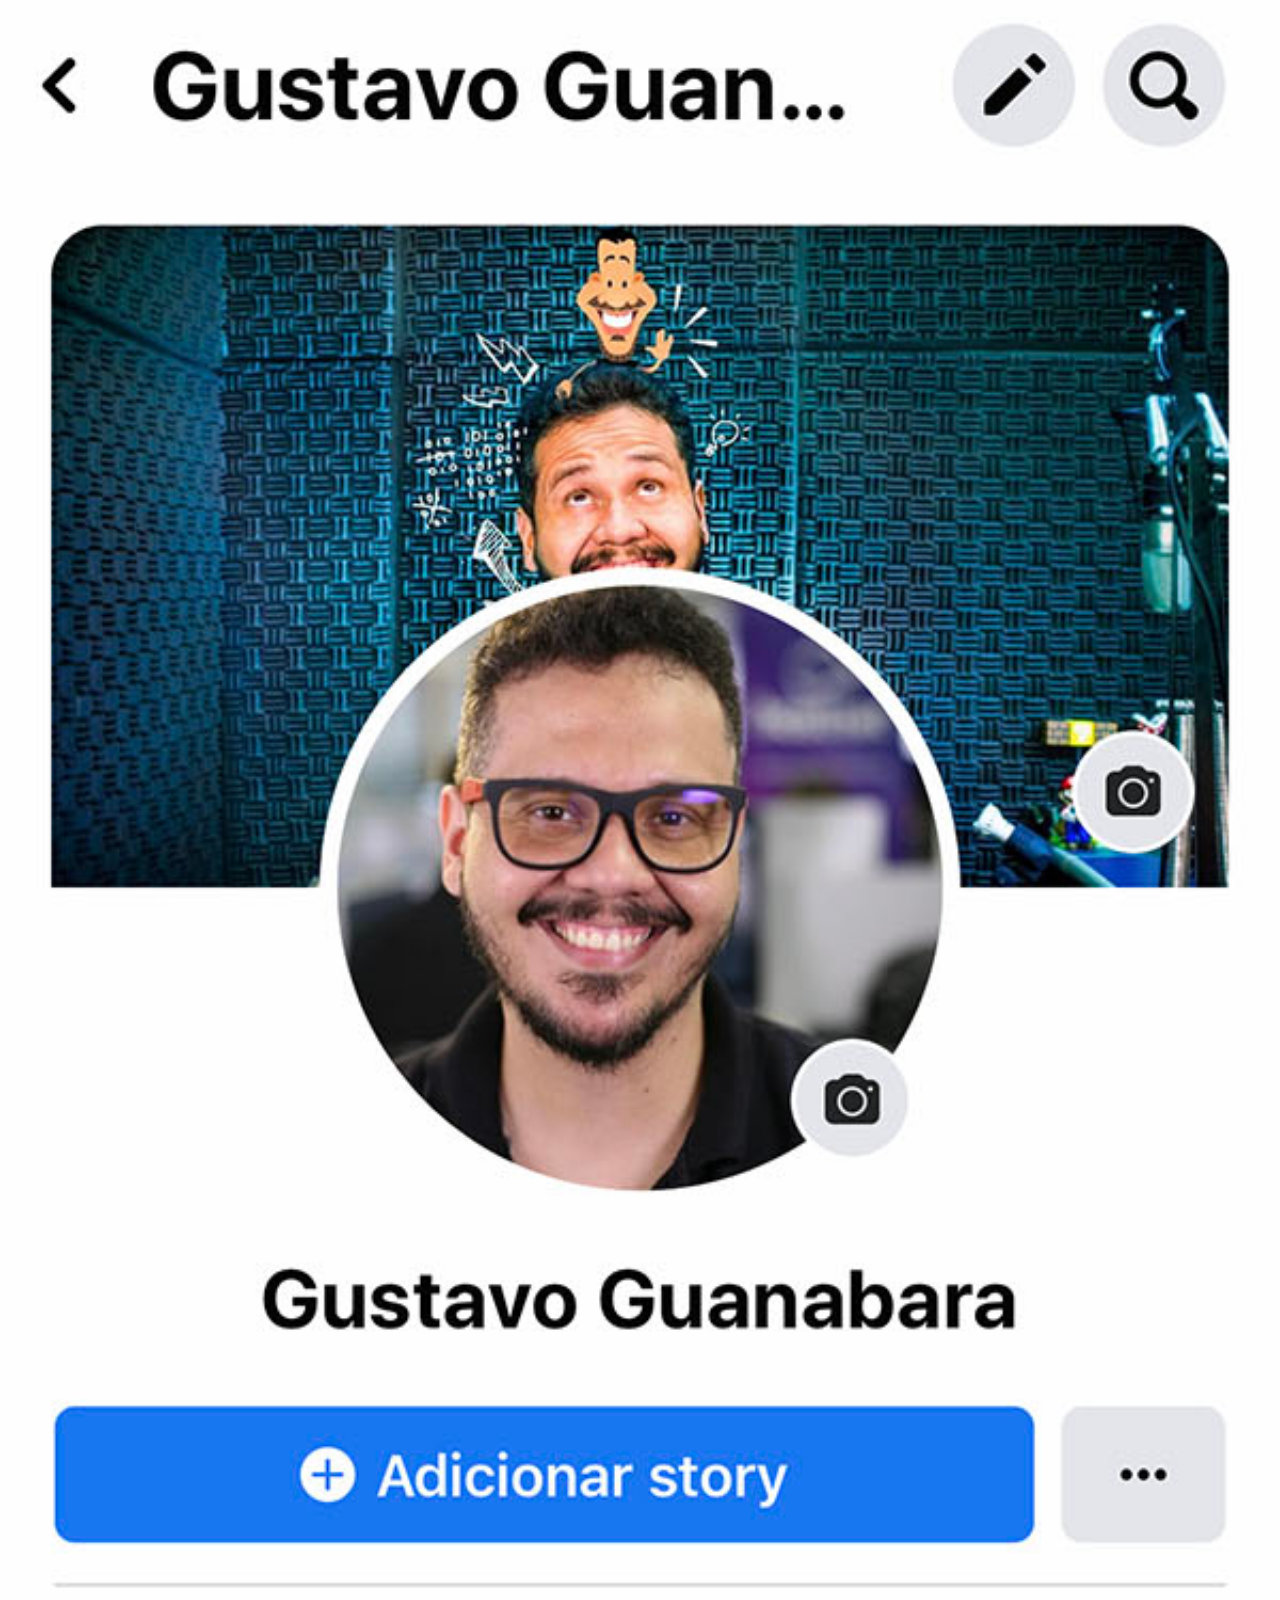
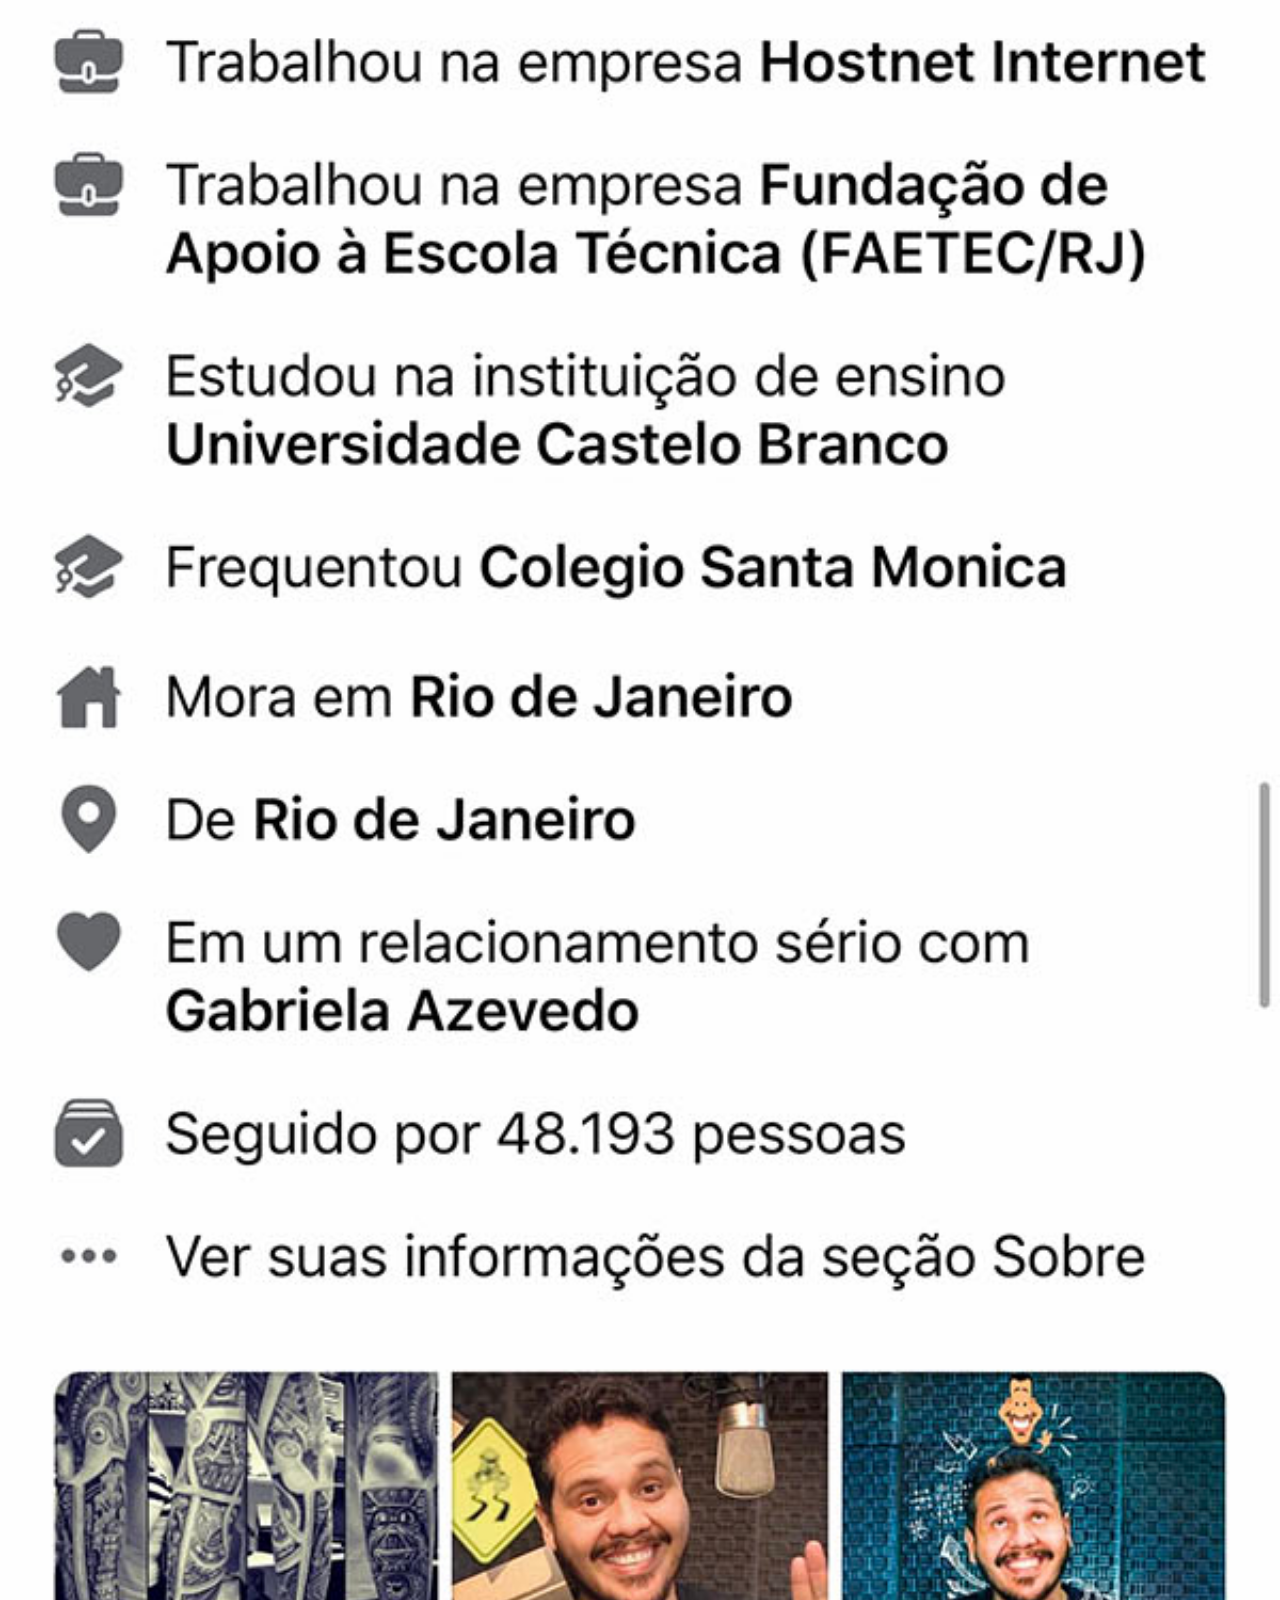
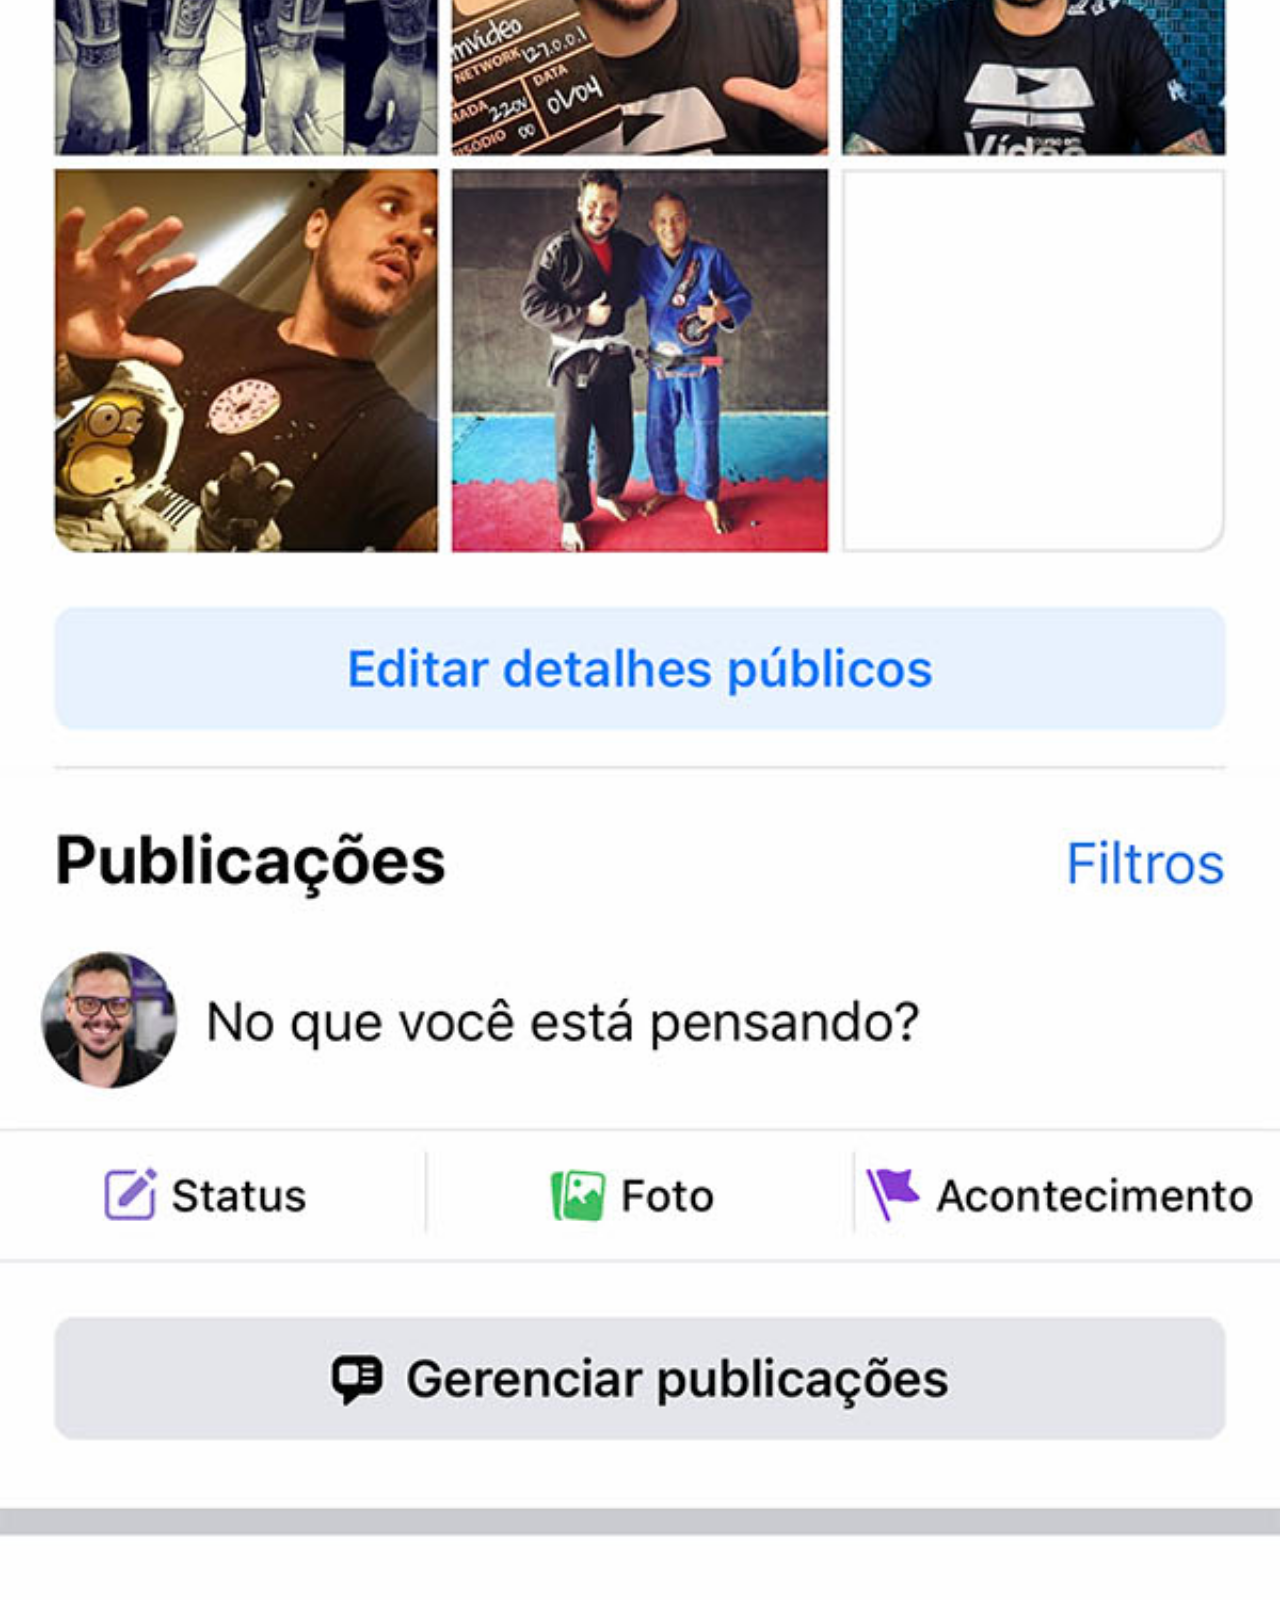
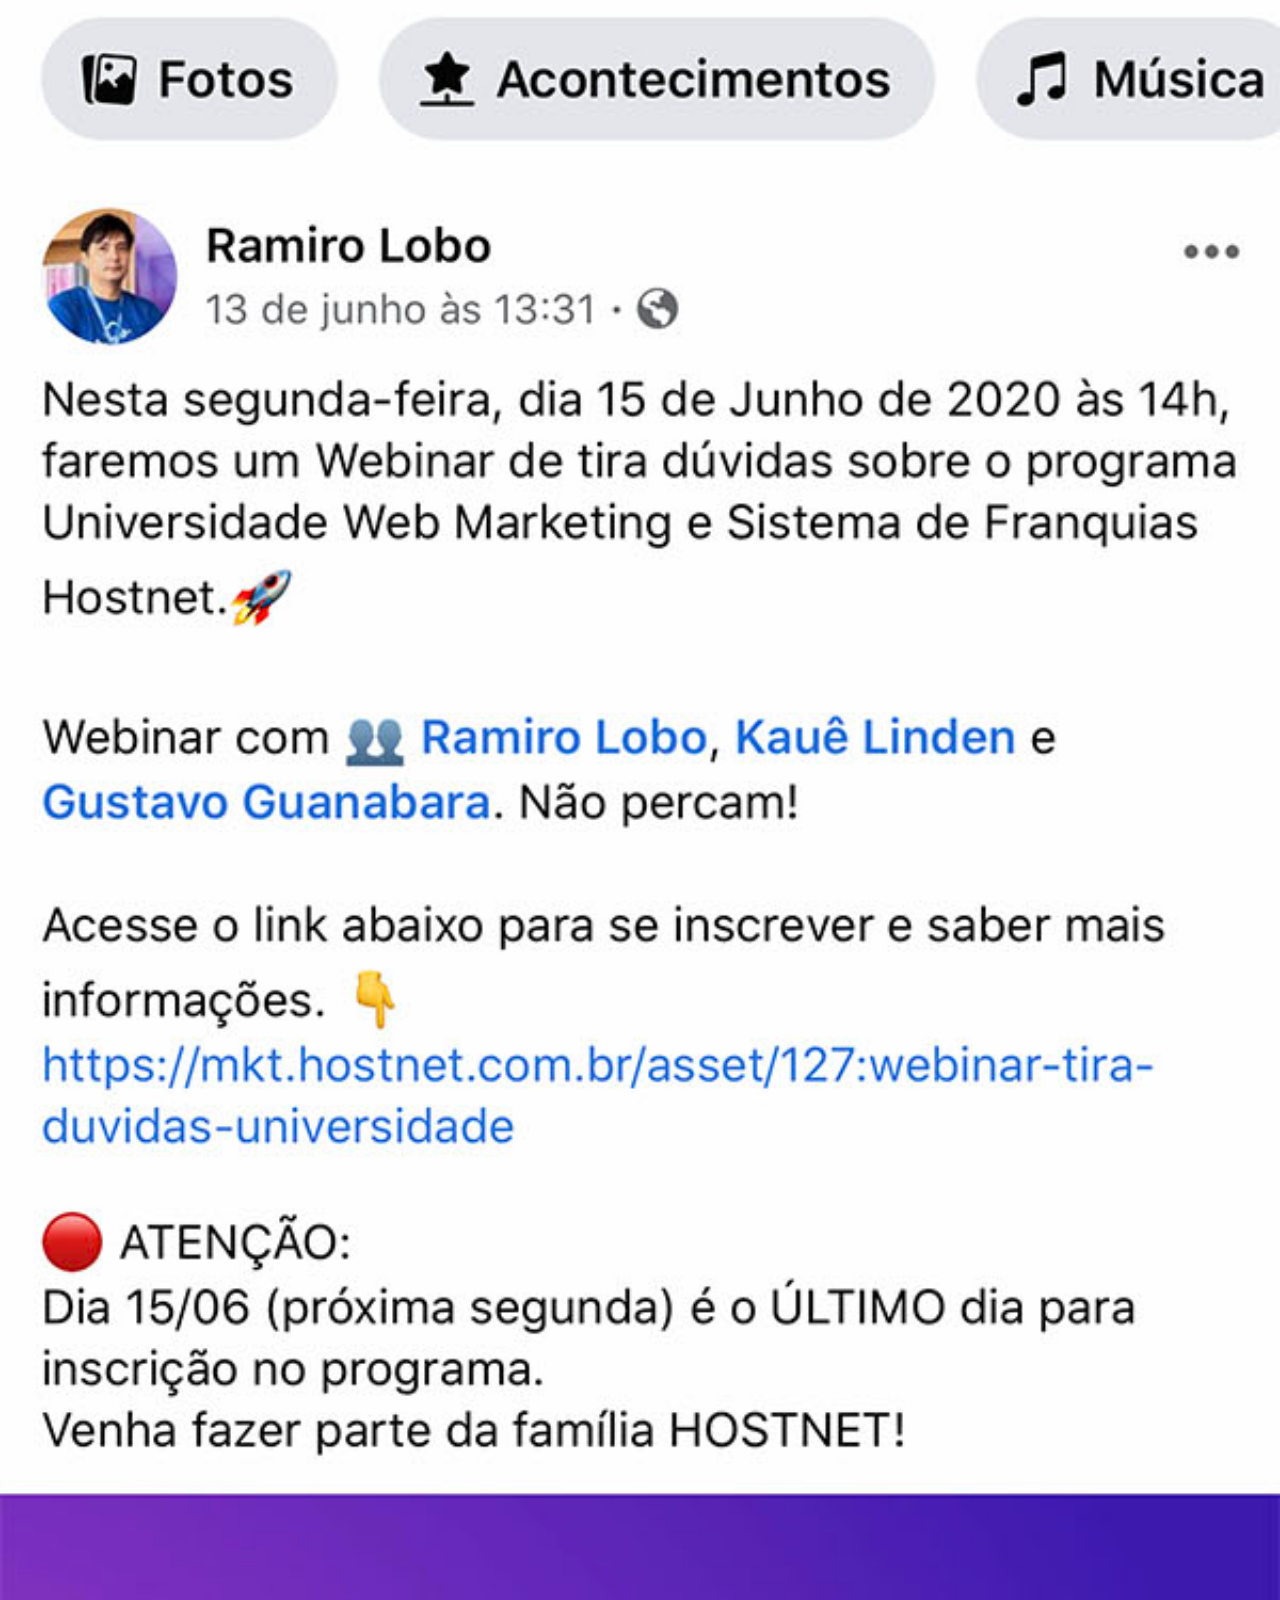
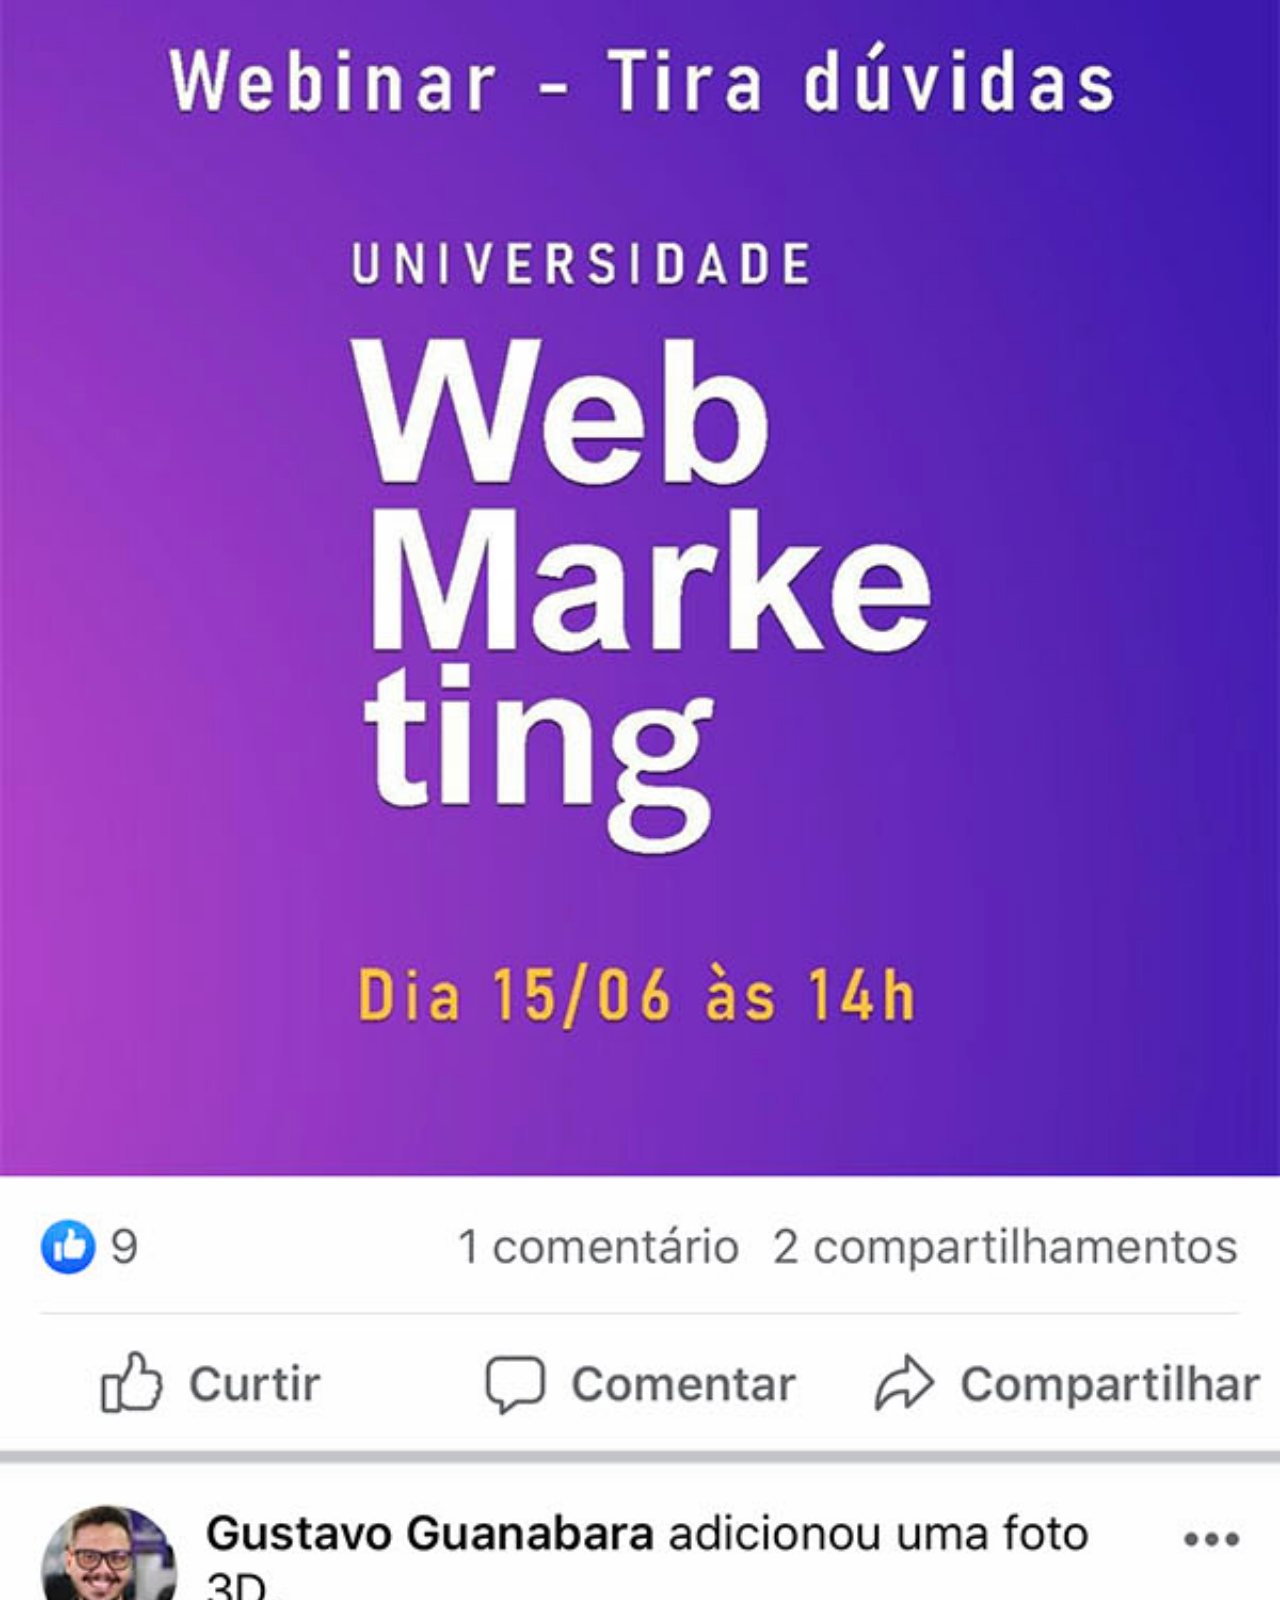
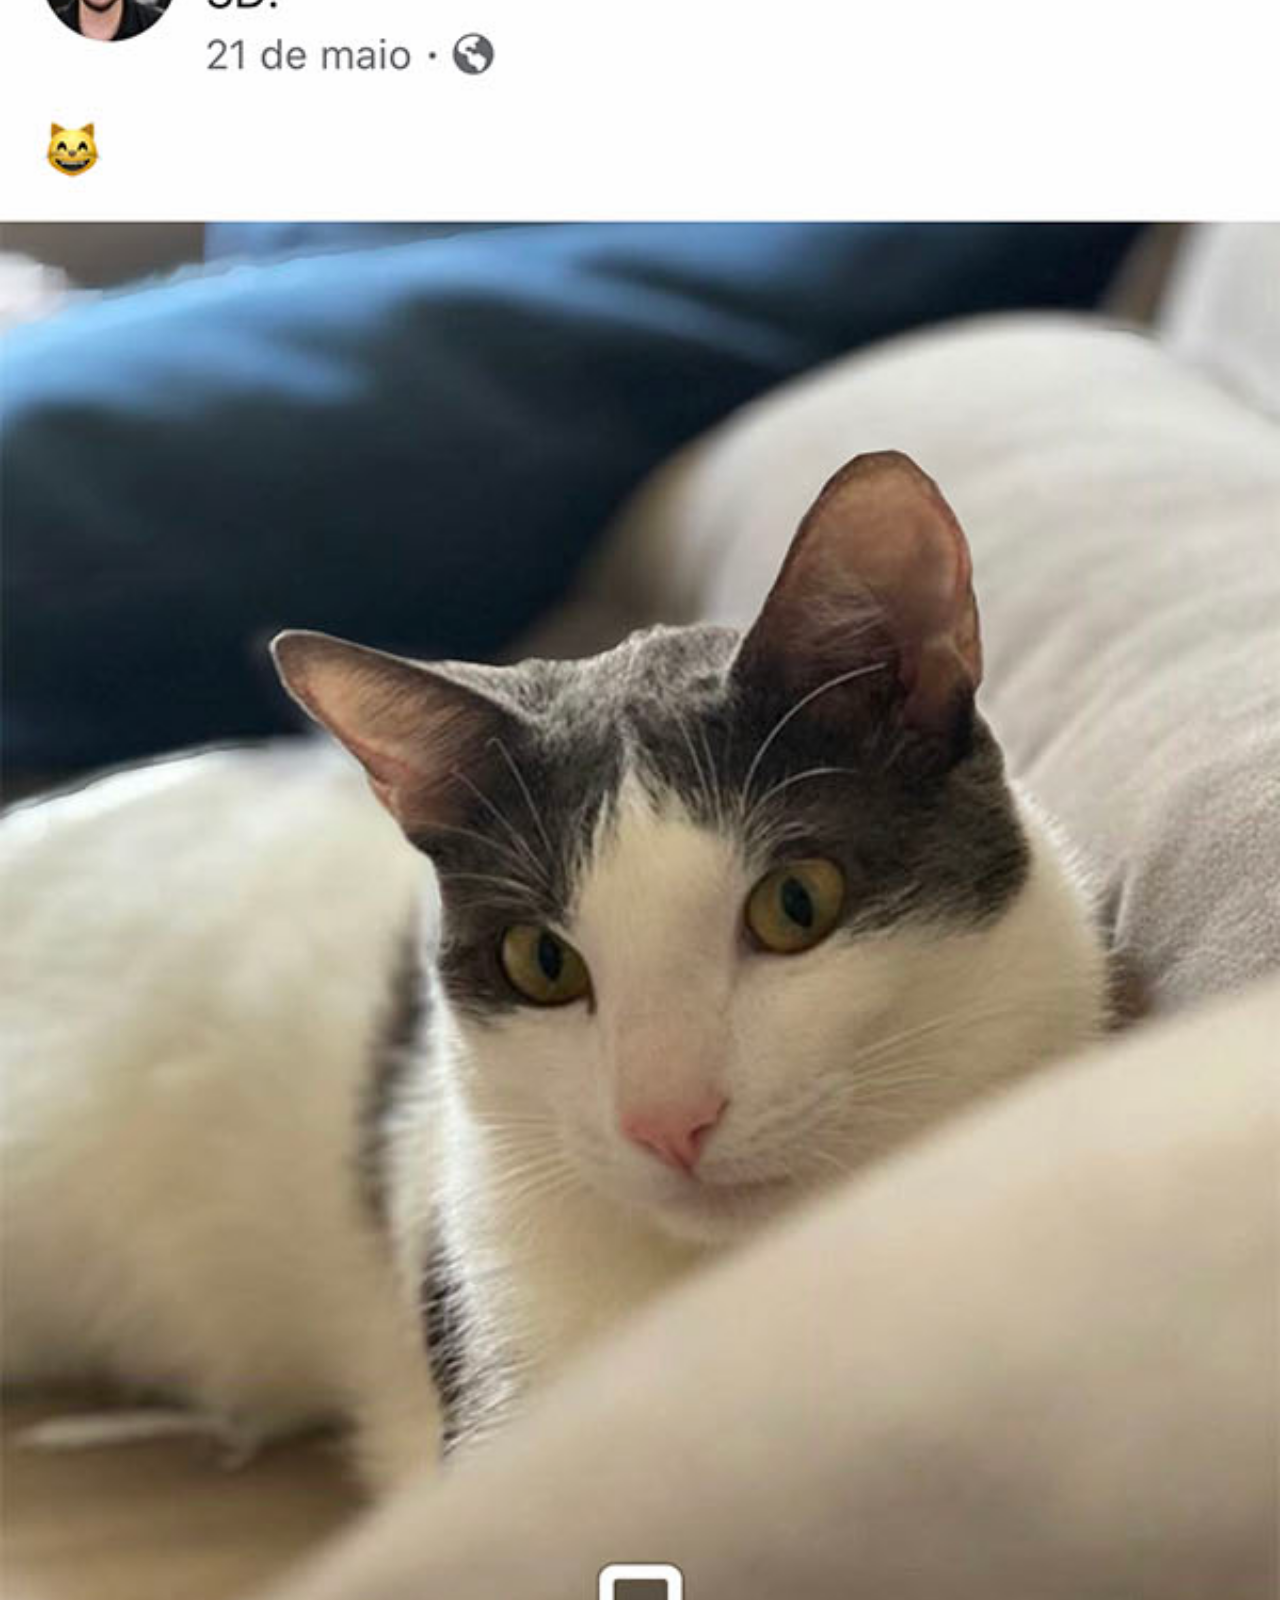
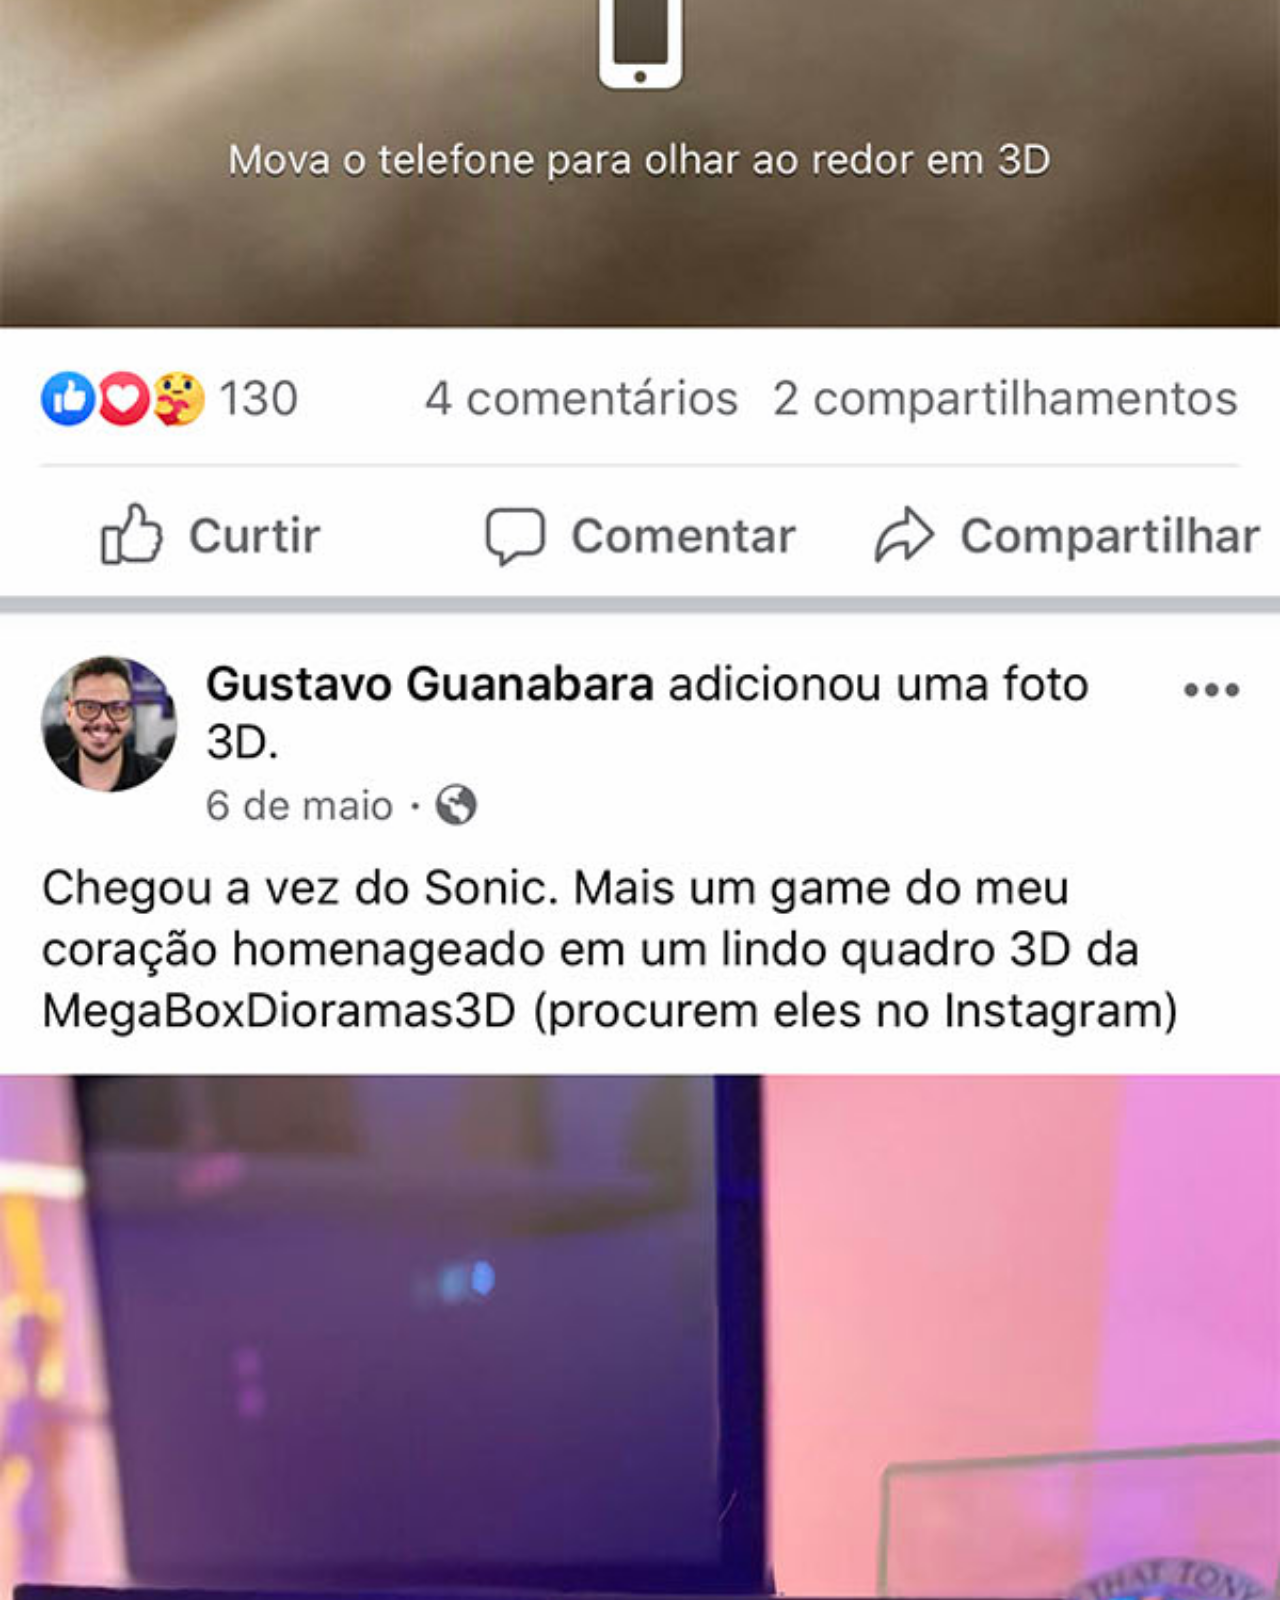
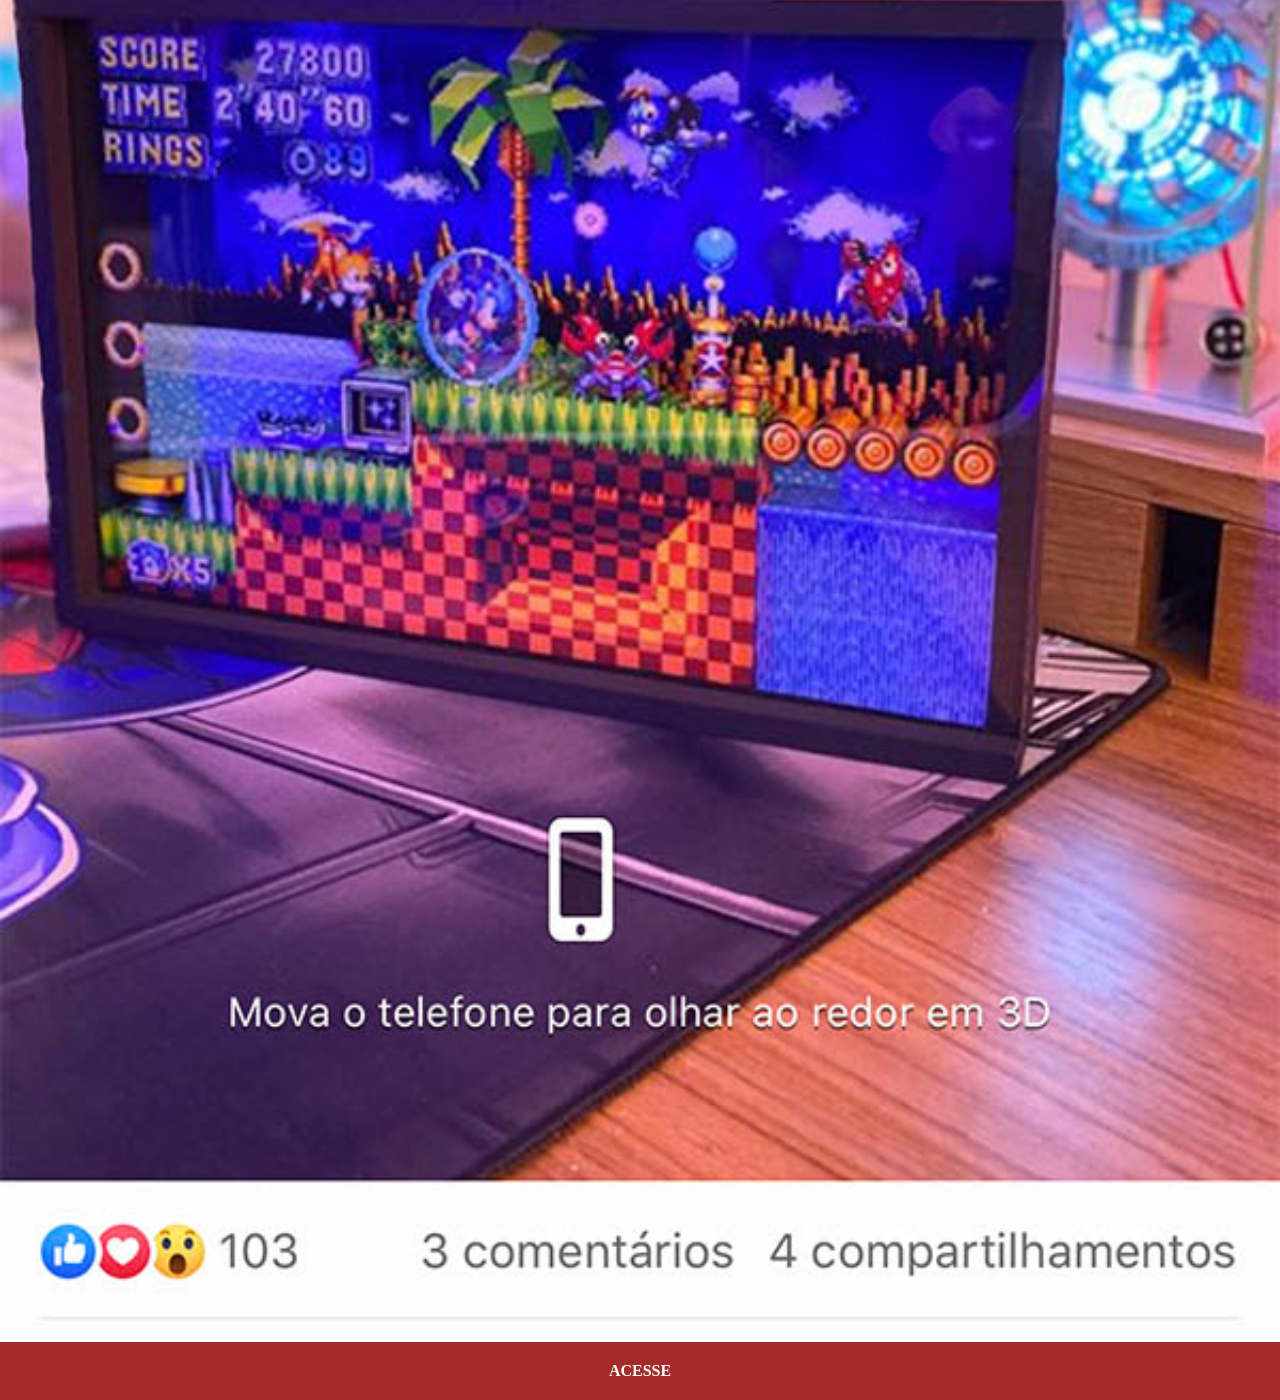
==== paginas/face.html @ b820ffb8 "Terminei o projeto" ====
<!DOCTYPE html>
<html lang="pt-br">
<head>
    <meta charset="UTF-8">
    <meta name="viewport" content="width=device-width, initial-scale=1.0">
    <title>Document</title>
    <link rel="stylesheet" href="../css/paginas.css">
</head>
<body>
    <img src="../imagens/tela-facebook.jpg" alt="Facebook">
    <a href="#">ACESSE</a>
</body>
</html>
---- css/paginas.css ----
* {
    margin: 0px;
    padding: 0px;
}

::-webkit-scrollbar {
    width: 0px;
    height: 0px;
}

img {
    width: 100vw;
}

a {
    display: block;
    padding: 20px;
    background-color: brown;
    text-align: center;
    font-weight: bolder;
    text-decoration: none;
    color: white;

}

a:hover {
    background-color: red;
}
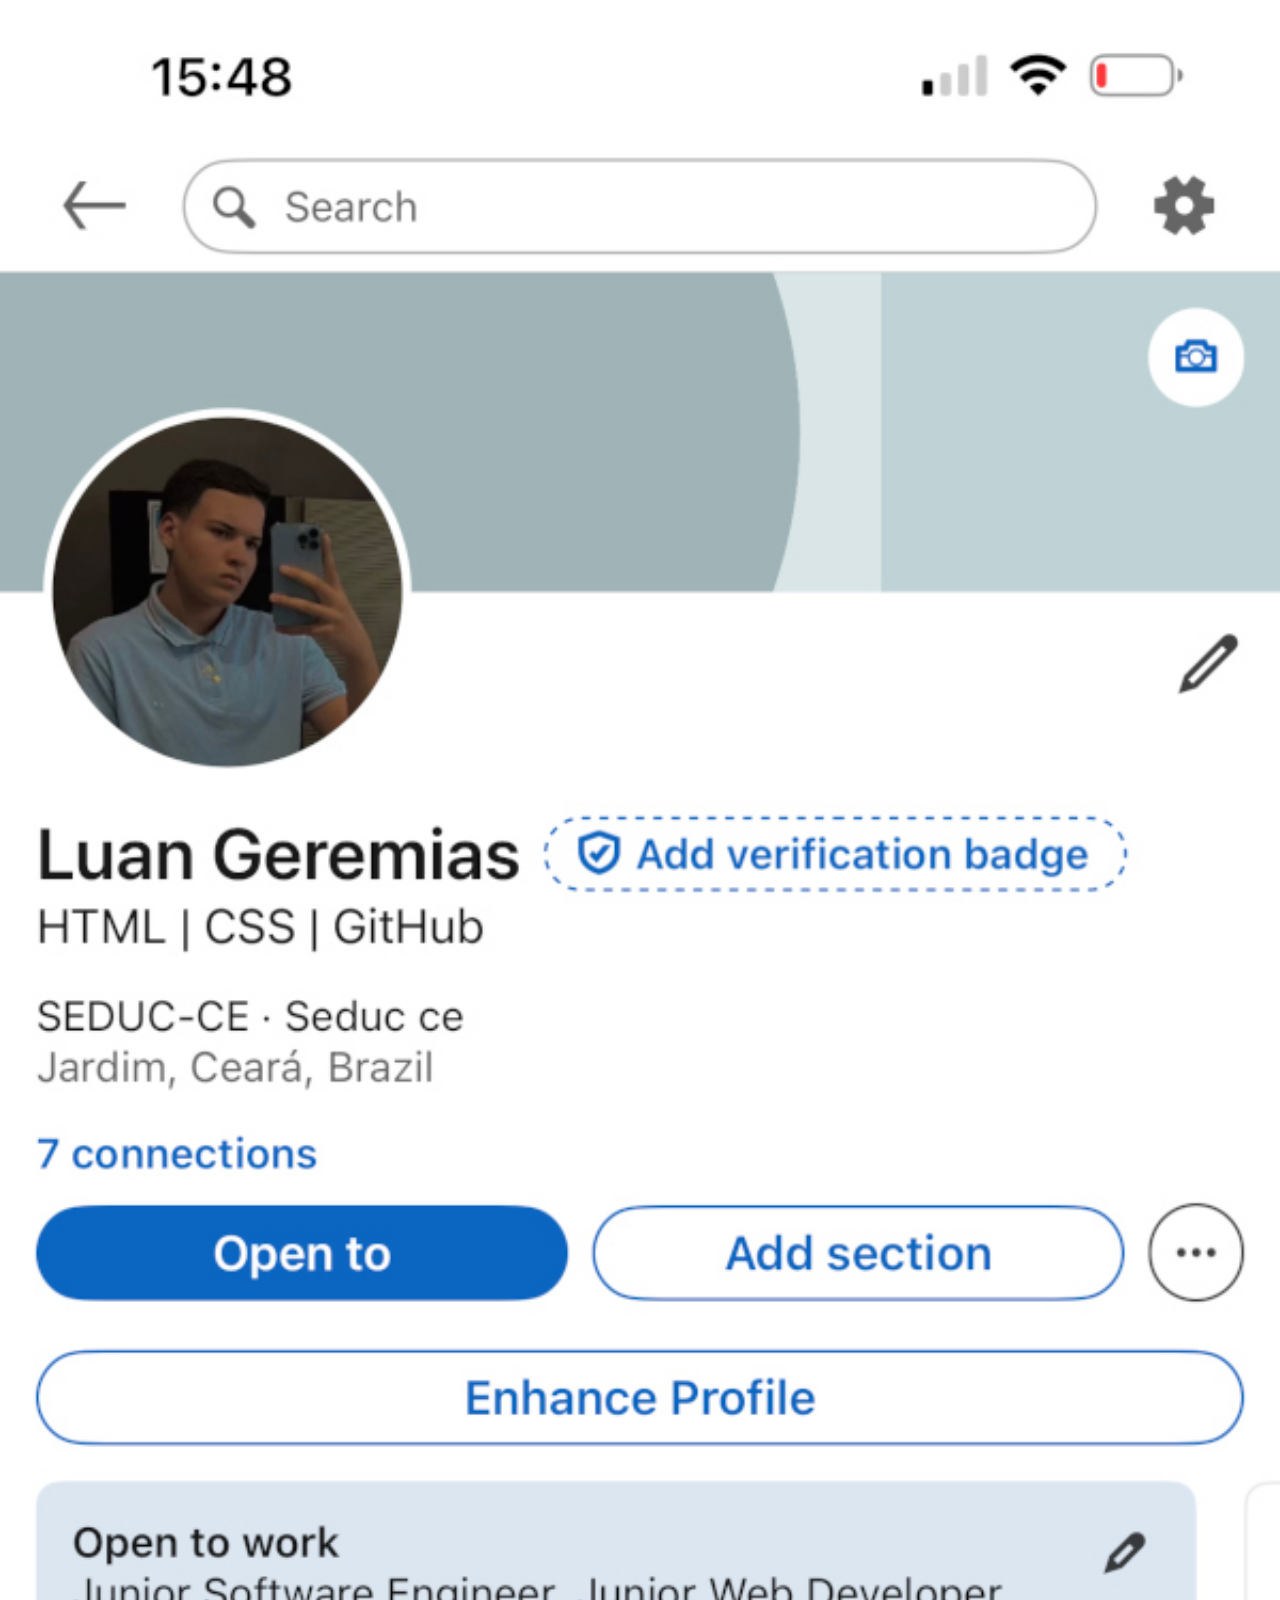
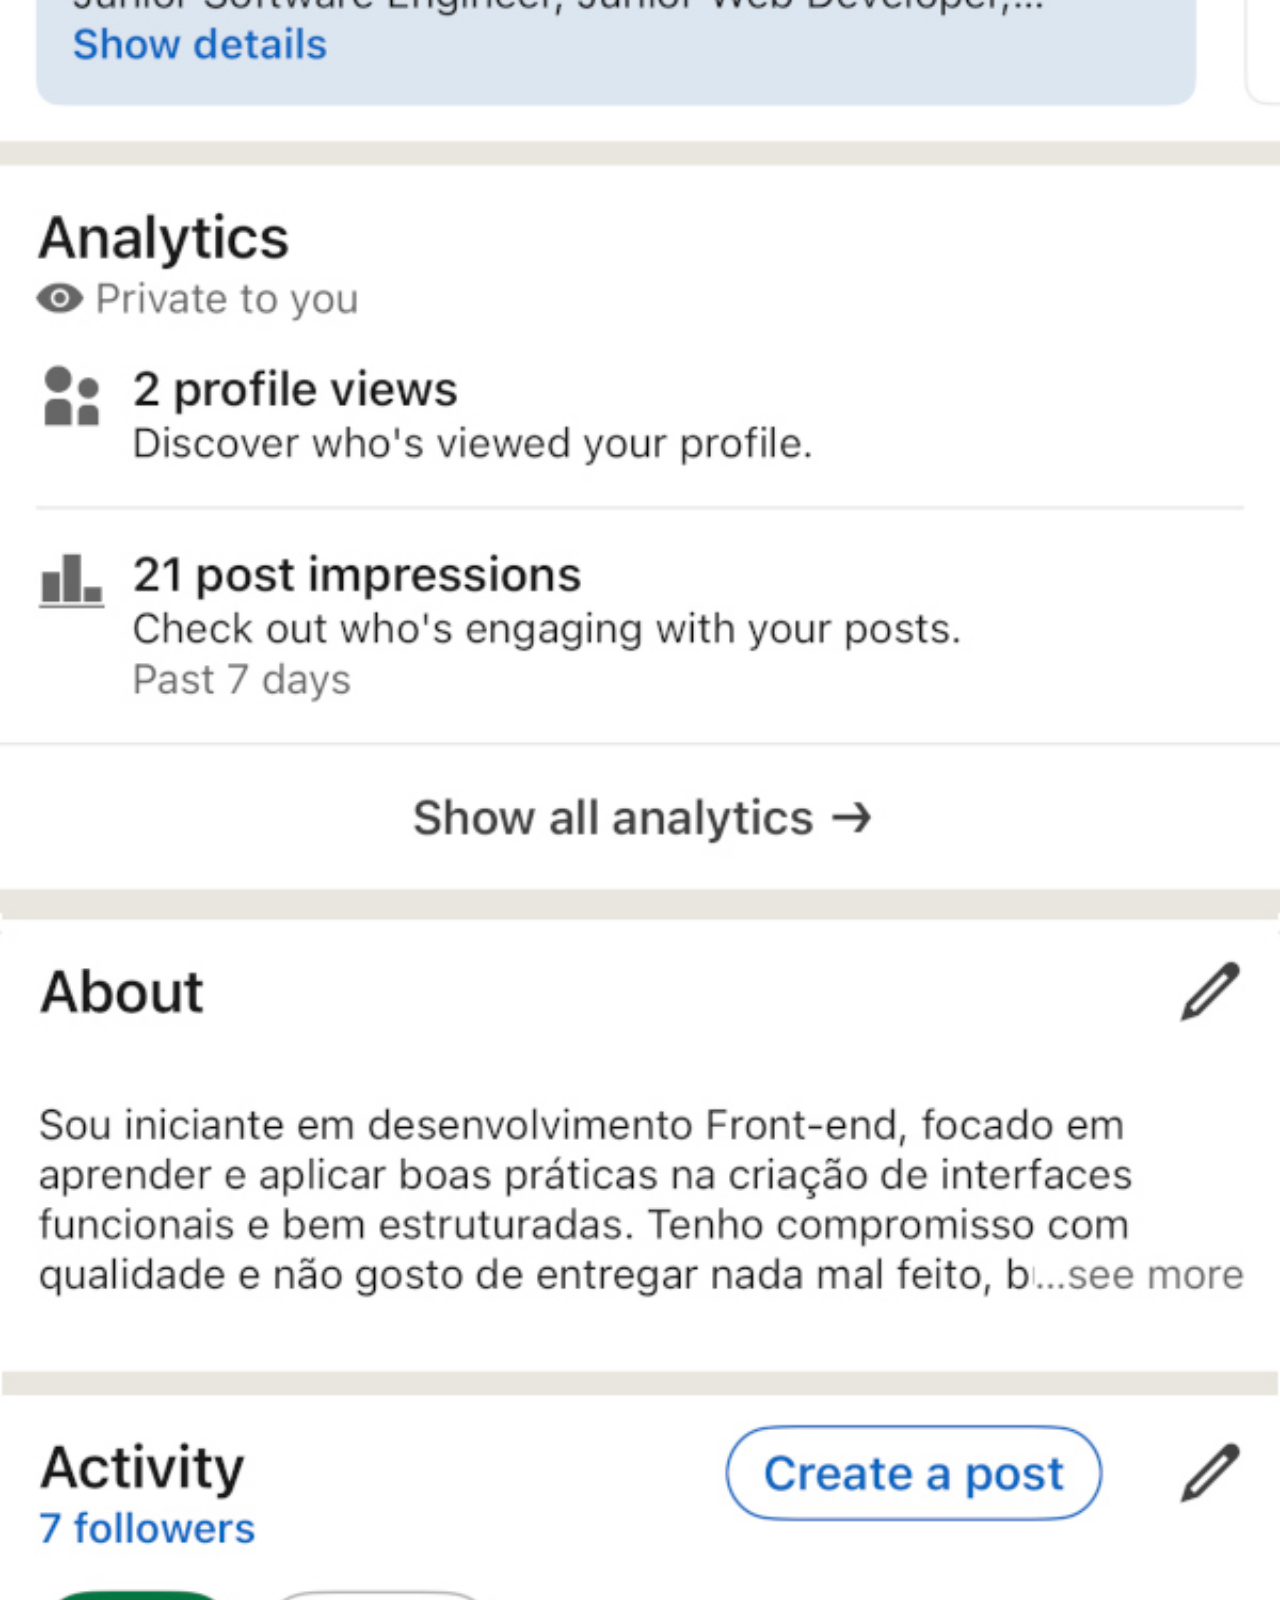
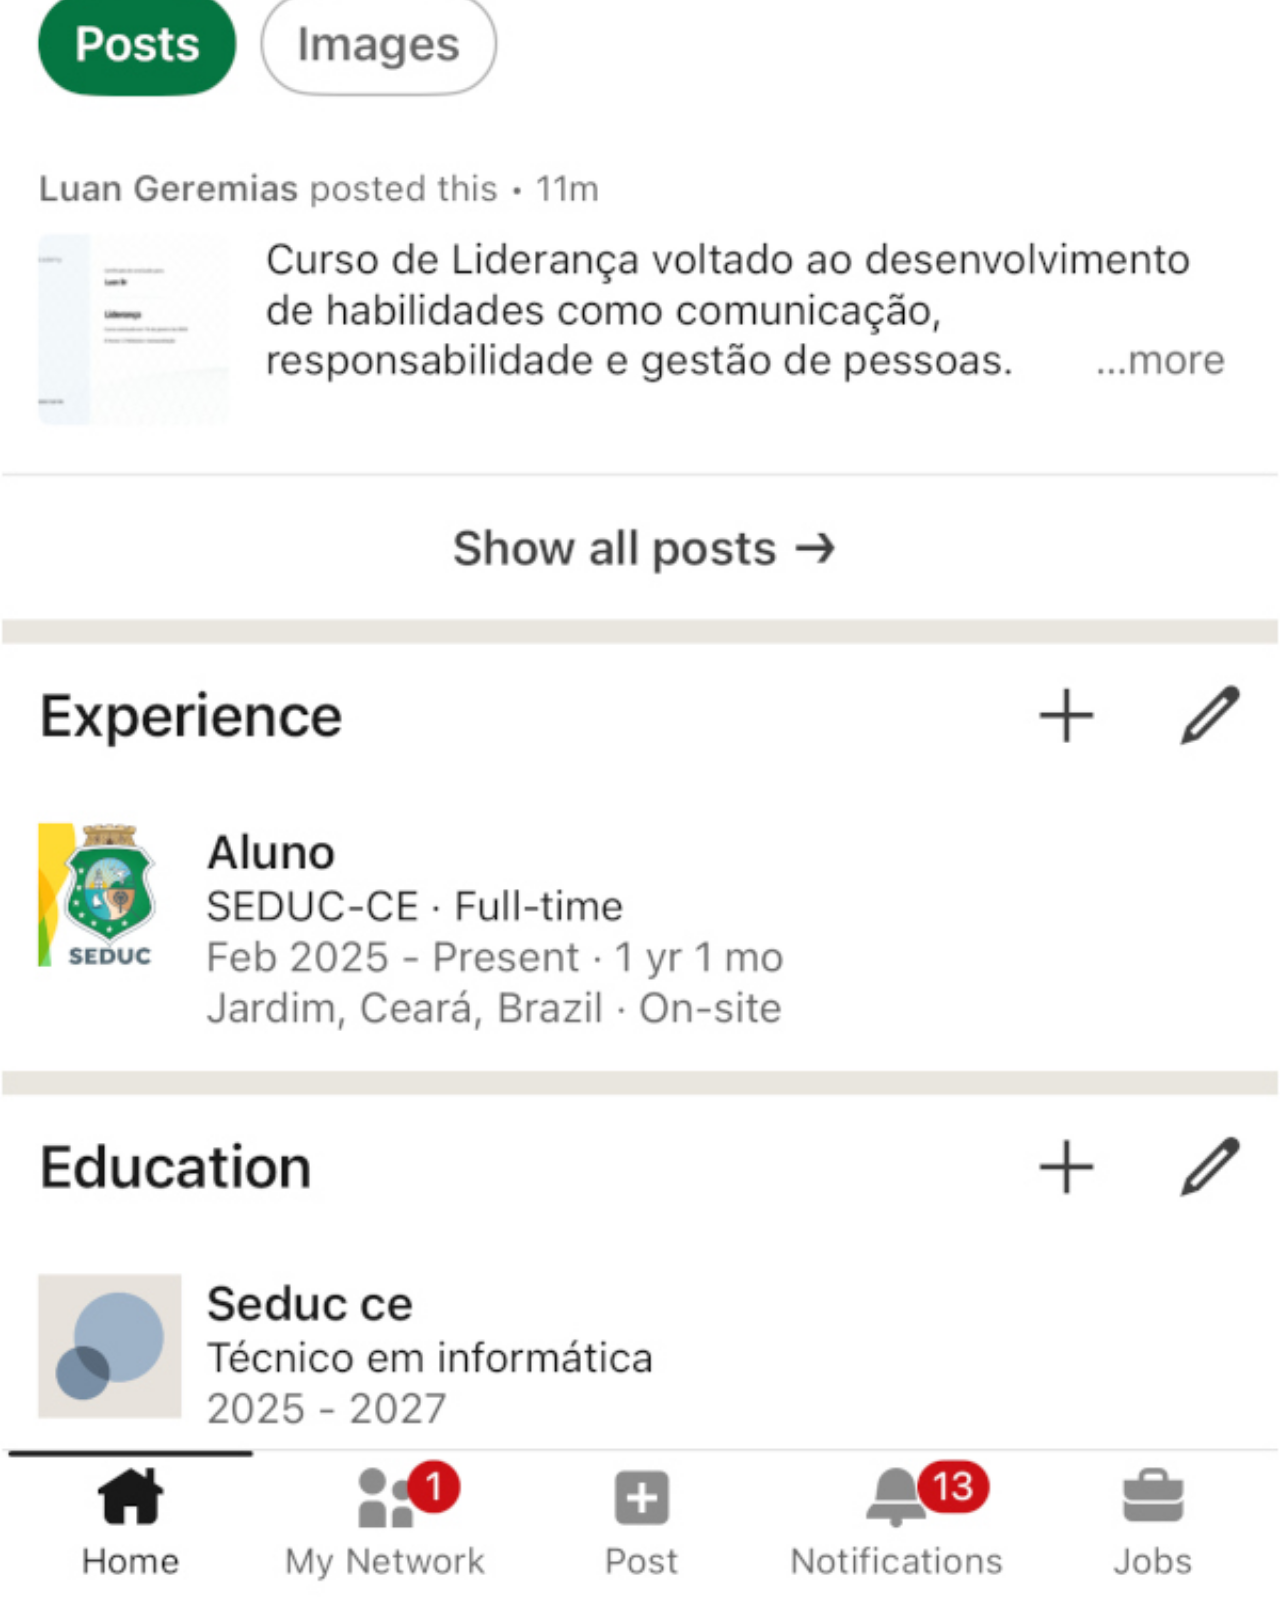
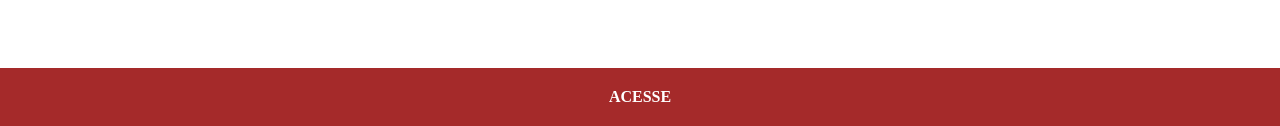
==== commit ce2777fd: "Coloquei minhas redes sociais" ====
--- a/paginas/face.html
+++ b/paginas/face.html
@@ -7,7 +7,7 @@
     <link rel="stylesheet" href="../css/paginas.css">
 </head>
 <body>
-    <img src="../imagens/tela-facebook.jpg" alt="Facebook">
-    <a href="#">ACESSE</a>
+    <img src="../imagens/tela-linkdin.jpg" alt="Linkdin">
+    <a href="https://www.linkedin.com/in/luan-geremias-0a401b387/" target="_blank">ACESSE</a>
 </body>
 </html>
